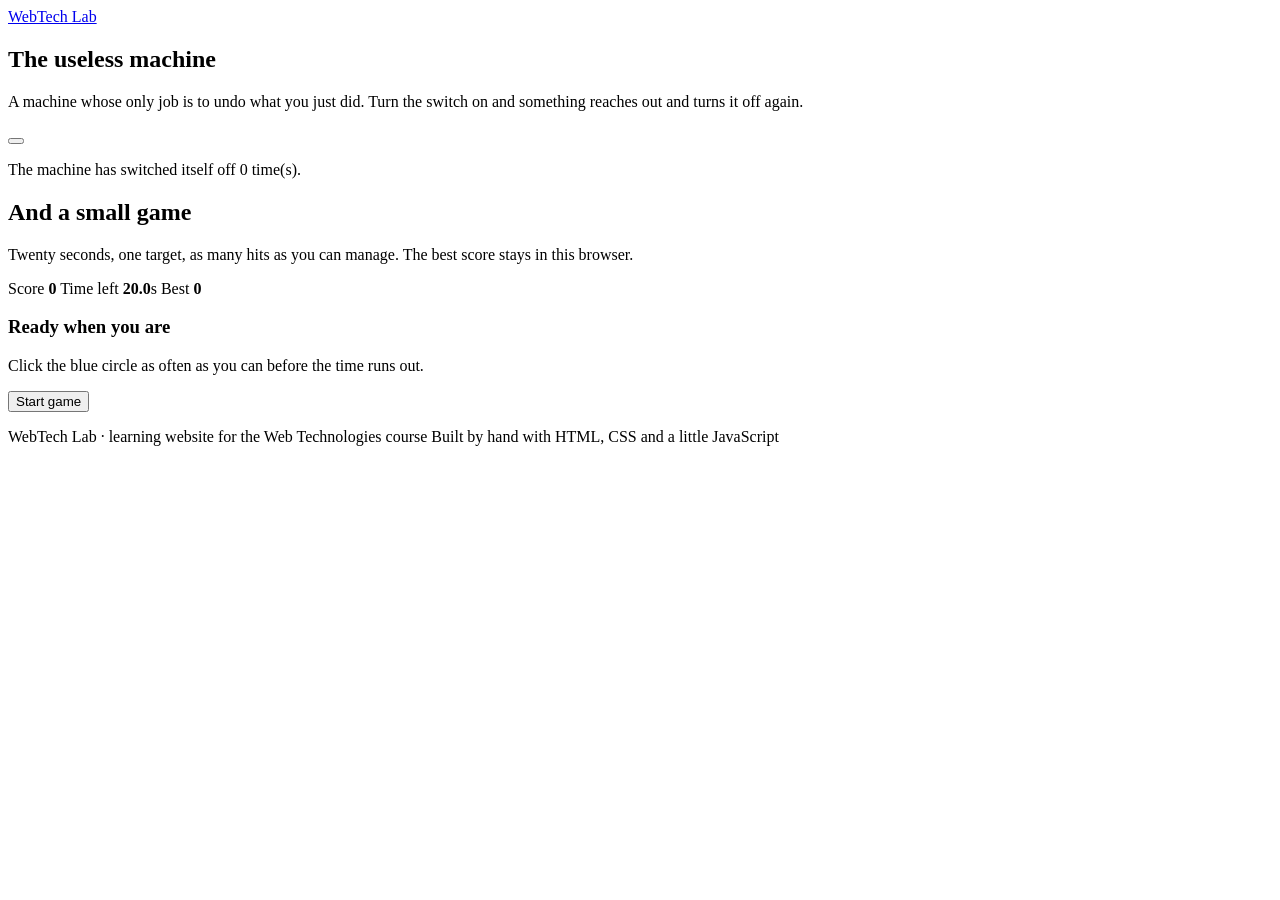
==== machine.html @ e4150c16 "feat: useless machine and target game, plus README machine.js drives a switch that turns itself off " ====
<!DOCTYPE html>
<html lang="en">
<head>
  <meta charset="UTF-8">
  <meta name="viewport" content="width=device-width, initial-scale=1.0">
  <title>Machine — WebTech Lab</title>
  <meta name="description" content="A useless machine that switches itself off, and a small game: hit the moving target as often as you can in twenty seconds.">
  <link rel="icon" type="image/svg+xml" href="favicon.svg">
  <link rel="icon" type="image/png" sizes="32x32" href="favicon-32.png">
  <link rel="apple-touch-icon" href="apple-touch-icon.png">
  <meta property="og:type" content="website">
  <meta property="og:site_name" content="WebTech Lab">
  <meta property="og:title" content="Machine — WebTech Lab">
  <meta property="og:description" content="A useless machine that switches itself off, and a small game.">
  <meta property="og:url" content="https://i-am-cie.github.io/my-site/machine.html">
  <meta property="og:image" content="https://i-am-cie.github.io/my-site/img/og-image.jpg">
  <meta property="og:image:width" content="1200">
  <meta property="og:image:height" content="630">
  <meta name="twitter:card" content="summary_large_image">
  <link rel="stylesheet" href="style.css">
</head>
<body>
  <header class="site-header">
    <div class="container header-inner">
      <a class="brand" href="index.html"><span class="brand-mark" aria-hidden="true"></span>WebTech Lab</a>
      <div id="site-nav"></div>
    </div>
  </header>

  <main>
    <section class="section">
      <div class="container">
        <div class="section-head">
          <h1 class="section-title">The useless machine</h1>
          <p class="lead">A machine whose only job is to undo what you just did. Turn the switch on and something reaches out and turns it off again.</p>
        </div>

        <div class="machine-panel">
          <div class="machine-stage">
            <button class="switch" type="button" role="switch" aria-checked="false" aria-label="The switch the machine keeps turning off" data-switch>
              <span class="switch-knob"></span>
            </button>
            <div class="arm" aria-hidden="true" data-arm></div>
          </div>
          <p class="machine-caption">The machine has switched itself off <span class="attempts" data-attempts>0</span> time(s).</p>
        </div>
      </div>
    </section>

    <section class="section">
      <div class="container">
        <div class="section-head">
          <h2 class="section-title">And a small game</h2>
          <p class="lead">Twenty seconds, one target, as many hits as you can manage. The best score stays in this browser.</p>
        </div>

        <div class="machine-panel">
          <div class="game-hud" aria-live="polite">
            <span>Score <strong data-score>0</strong></span>
            <span>Time left <strong data-time>20.0</strong>s</span>
            <span>Best <strong data-best>0</strong></span>
          </div>

          <div class="game-board" data-game>
            <button class="target" type="button" aria-label="Hit the target" data-target></button>
            <div class="game-message" data-message>
              <div>
                <h3 data-message-title>Ready when you are</h3>
                <p>Click the blue circle as often as you can before the time runs out.</p>
                <p><button class="btn" type="button" data-start>Start game</button></p>
              </div>
            </div>
          </div>
        </div>
      </div>
    </section>
  </main>

  <footer class="site-footer">
    <div class="container footer-inner">
      <span>WebTech Lab · learning website for the Web Technologies course</span>
      <span>Built by hand with HTML, CSS and a little JavaScript</span>
    </div>
  </footer>

  <script src="nav.js"></script>
  <script src="machine.js"></script>
</body>
</html>
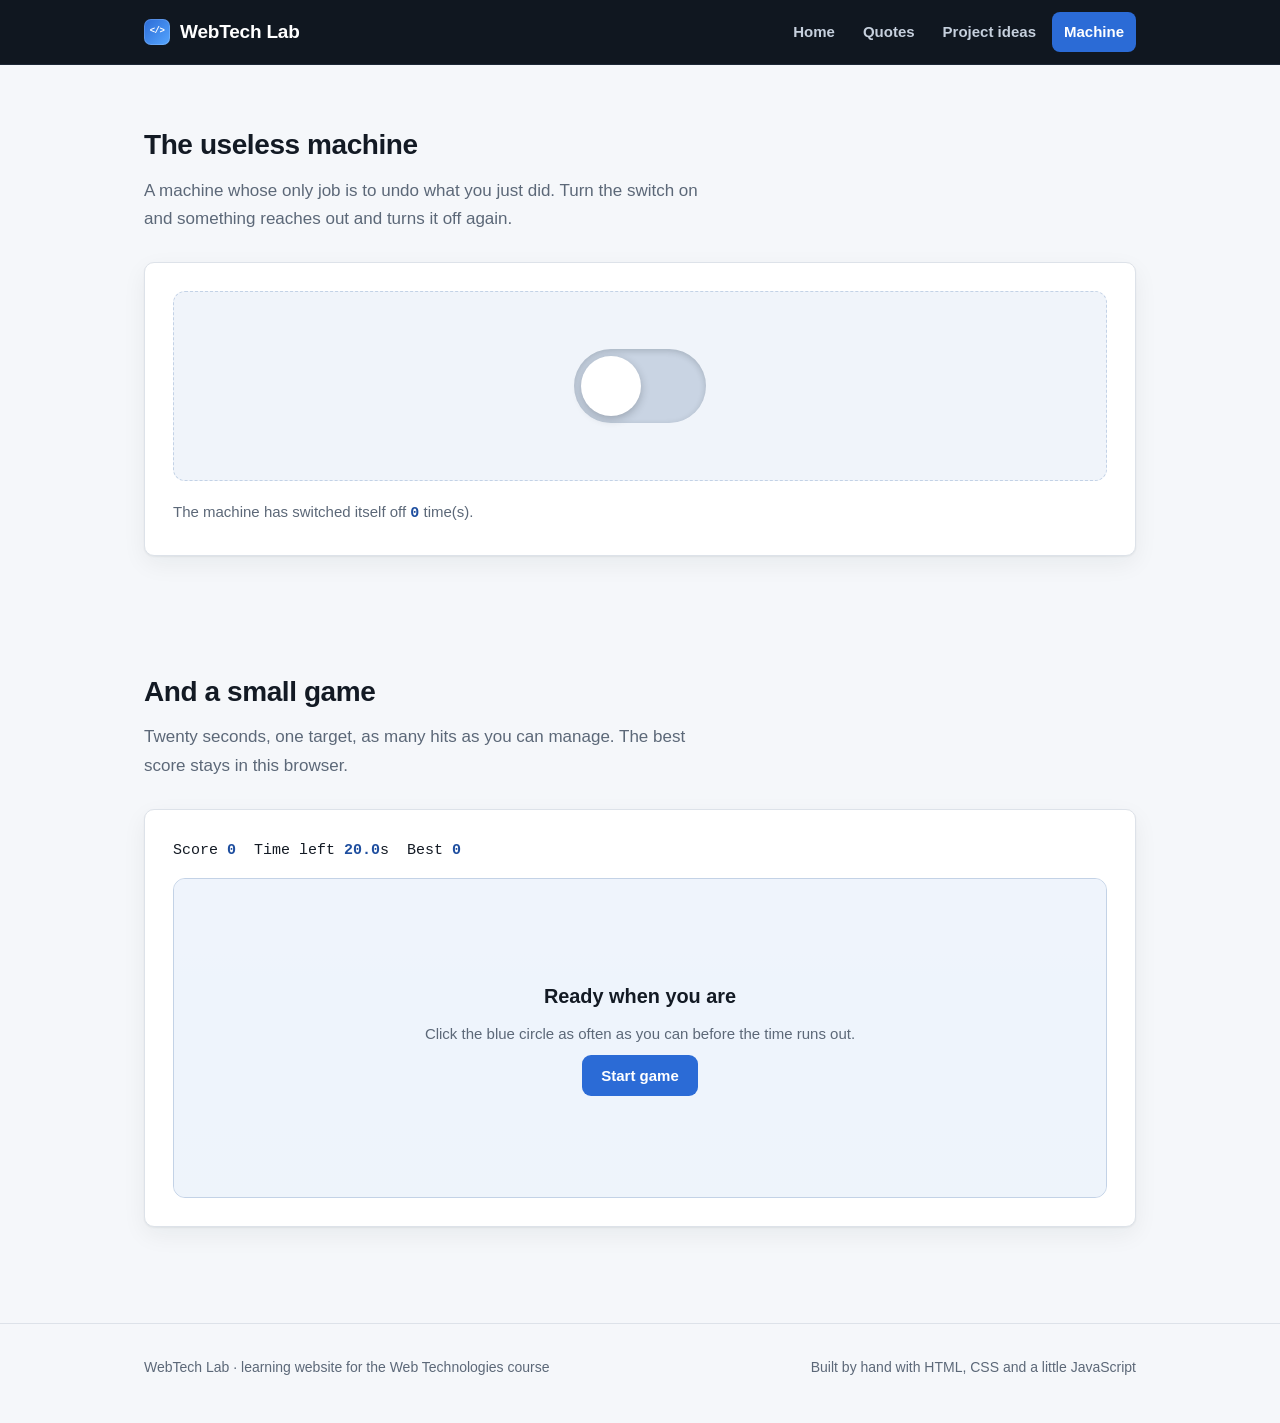
==== commit 39a48139: "fix(a11y): 对齐 OG 描述、修复 warm 徽章样式、移除内联样式，补零依赖静态校验脚本" ====
--- a/machine.html
+++ b/machine.html
@@ -11,7 +11,7 @@
   <meta property="og:type" content="website">
   <meta property="og:site_name" content="WebTech Lab">
   <meta property="og:title" content="Machine — WebTech Lab">
-  <meta property="og:description" content="A useless machine that switches itself off, and a small game.">
+  <meta property="og:description" content="A useless machine that switches itself off, and a small game: hit the moving target as often as you can in twenty seconds.">
   <meta property="og:url" content="https://i-am-cie.github.io/my-site/machine.html">
   <meta property="og:image" content="https://i-am-cie.github.io/my-site/img/og-image.jpg">
   <meta property="og:image:width" content="1200">
--- a/style.css
+++ b/style.css
@@ -0,0 +1,753 @@
+/* ==========================================================================
+   WebTech Lab — learning website for the Web Technologies course
+   One stylesheet, no framework. Sections:
+   1. tokens and reset   2. layout   3. header and injected navigation
+   4. hero   5. cards   6. quotes   7. project ideas   8. machine + game
+   9. footer  10. responsive
+   ========================================================================== */
+
+/* 1. tokens and reset ---------------------------------------------------- */
+:root {
+  --ink: #131a24;
+  --paper: #f5f7fa;
+  --card: #ffffff;
+  --line: #dde2e9;
+  --accent: #2b6bd6;
+  --accent-dark: #1e4e9f;
+  --accent-soft: #e8f0fe;
+  --muted: #5c6878;
+  --code: #0f1720;
+  --radius: 10px;
+  --shadow: 0 1px 2px rgba(19, 26, 36, 0.06), 0 8px 24px rgba(19, 26, 36, 0.06);
+  --max: 1040px;
+}
+
+*,
+*::before,
+*::after {
+  box-sizing: border-box;
+}
+
+html {
+  -webkit-text-size-adjust: 100%;
+}
+
+body {
+  margin: 0;
+  background: var(--paper);
+  color: var(--ink);
+  font-family: -apple-system, BlinkMacSystemFont, "Segoe UI", "PingFang SC",
+    "Microsoft YaHei", Roboto, sans-serif;
+  font-size: 17px;
+  line-height: 1.7;
+}
+
+h1,
+h2,
+h3,
+p,
+blockquote,
+figure,
+ul,
+ol {
+  margin: 0;
+}
+
+a {
+  color: var(--accent-dark);
+  text-decoration: none;
+}
+
+a:hover {
+  text-decoration: underline;
+}
+
+img {
+  display: block;
+  max-width: 100%;
+}
+
+code,
+kbd,
+pre {
+  font-family: Consolas, "SF Mono", Menlo, monospace;
+}
+
+.visually-hidden {
+  position: absolute;
+  width: 1px;
+  height: 1px;
+  padding: 0;
+  margin: -1px;
+  overflow: hidden;
+  clip: rect(0 0 0 0);
+  white-space: nowrap;
+  border: 0;
+}
+
+/* 2. layout ------------------------------------------------------------- */
+.container {
+  width: 100%;
+  max-width: var(--max);
+  margin: 0 auto;
+  padding: 0 24px;
+}
+
+.section {
+  padding: 56px 0;
+}
+
+.section-head {
+  margin-bottom: 28px;
+}
+
+.section-title {
+  font-size: 28px;
+  font-weight: 750;
+  letter-spacing: -0.015em;
+  margin-bottom: 8px;
+}
+
+.lead {
+  color: var(--muted);
+  max-width: 62ch;
+}
+
+/* 3. header and injected navigation ------------------------------------- */
+.site-header {
+  position: sticky;
+  top: 0;
+  z-index: 50;
+  background: #101720;
+  border-bottom: 1px solid #1e2836;
+}
+
+.header-inner {
+  display: flex;
+  align-items: center;
+  justify-content: space-between;
+  gap: 20px;
+  min-height: 64px;
+}
+
+.brand {
+  display: inline-flex;
+  align-items: center;
+  gap: 10px;
+  color: #fff;
+  font-weight: 750;
+  font-size: 19px;
+  letter-spacing: -0.01em;
+}
+
+.brand:hover {
+  text-decoration: none;
+  color: #fff;
+}
+
+.brand-mark {
+  width: 26px;
+  height: 26px;
+  border-radius: 7px;
+  background: linear-gradient(135deg, var(--accent) 0%, #56a6ff 100%);
+  box-shadow: 0 0 0 1px rgba(255, 255, 255, 0.16) inset;
+  position: relative;
+  flex: 0 0 auto;
+}
+
+.brand-mark::after {
+  content: "</>";
+  position: absolute;
+  inset: 0;
+  display: grid;
+  place-items: center;
+  font-family: Consolas, monospace;
+  font-size: 9px;
+  font-weight: 700;
+  color: #fff;
+  letter-spacing: -0.5px;
+}
+
+/* the navigation is an HTML fragment injected by nav.js */
+.site-nav ul {
+  display: flex;
+  flex-wrap: wrap;
+  gap: 4px;
+  list-style: none;
+  padding: 0;
+  margin: 0;
+}
+
+.site-nav a {
+  display: block;
+  padding: 7px 12px;
+  border-radius: 8px;
+  color: #c6d0dd;
+  font-size: 15px;
+  font-weight: 550;
+  transition: background 0.15s ease, color 0.15s ease;
+}
+
+.site-nav a:hover {
+  background: rgba(255, 255, 255, 0.08);
+  color: #fff;
+  text-decoration: none;
+}
+
+.site-nav a.is-current {
+  background: var(--accent);
+  color: #fff;
+}
+
+/* 4. hero --------------------------------------------------------------- */
+.hero {
+  position: relative;
+  background: var(--code);
+  color: #fff;
+  overflow: hidden;
+}
+
+.hero-media {
+  position: absolute;
+  inset: 0;
+}
+
+.hero-media img {
+  width: 100%;
+  height: 100%;
+  object-fit: cover;
+  opacity: 0.45;
+}
+
+.hero::after {
+  content: "";
+  position: absolute;
+  inset: 0;
+  background: linear-gradient(100deg, rgba(9, 14, 20, 0.94) 0%,
+    rgba(9, 14, 20, 0.72) 45%, rgba(9, 14, 20, 0.35) 100%);
+}
+
+.hero-body {
+  position: relative;
+  z-index: 2;
+  padding-top: 84px;
+  padding-bottom: 76px;
+}
+
+/* the text block keeps a readable measure but stays on the page grid */
+.hero-inner {
+  max-width: 620px;
+}
+
+.eyebrow {
+  font-family: Consolas, monospace;
+  font-size: 13px;
+  letter-spacing: 0.16em;
+  text-transform: uppercase;
+  color: #7fb4ff;
+  margin-bottom: 14px;
+}
+
+.hero h1 {
+  font-size: 46px;
+  line-height: 1.14;
+  letter-spacing: -0.025em;
+  font-weight: 800;
+  margin-bottom: 16px;
+}
+
+.hero p {
+  color: #cbd5e1;
+  font-size: 18px;
+  max-width: 54ch;
+}
+
+.hero-actions {
+  display: flex;
+  flex-wrap: wrap;
+  gap: 12px;
+  margin-top: 28px;
+}
+
+.btn {
+  display: inline-block;
+  padding: 11px 18px;
+  border-radius: 9px;
+  border: 1px solid transparent;
+  background: var(--accent);
+  color: #fff;
+  font-size: 15px;
+  font-weight: 650;
+  cursor: pointer;
+  transition: transform 0.12s ease, background 0.15s ease;
+}
+
+.btn:hover {
+  background: #3a7ae4;
+  text-decoration: none;
+  transform: translateY(-1px);
+}
+
+.btn-ghost {
+  background: transparent;
+  border-color: rgba(255, 255, 255, 0.35);
+  color: #e7eef7;
+}
+
+.btn-ghost:hover {
+  background: rgba(255, 255, 255, 0.1);
+}
+
+/* 5. cards -------------------------------------------------------------- */
+.card-grid {
+  display: grid;
+  grid-template-columns: repeat(auto-fit, minmax(260px, 1fr));
+  gap: 18px;
+}
+
+.card {
+  display: block;
+  background: var(--card);
+  border: 1px solid var(--line);
+  border-radius: var(--radius);
+  padding: 22px 22px 24px;
+  box-shadow: var(--shadow);
+  color: inherit;
+  transition: transform 0.15s ease, border-color 0.15s ease, box-shadow 0.15s ease;
+}
+
+.card:hover {
+  transform: translateY(-3px);
+  border-color: #b9c7dc;
+  text-decoration: none;
+  box-shadow: 0 2px 4px rgba(19, 26, 36, 0.06), 0 14px 34px rgba(19, 26, 36, 0.1);
+}
+
+.card h3 {
+  font-size: 18px;
+  margin-bottom: 8px;
+  letter-spacing: -0.01em;
+}
+
+.card p {
+  color: var(--muted);
+  font-size: 15px;
+}
+
+.card .card-index {
+  font-family: Consolas, monospace;
+  font-size: 13px;
+  color: var(--accent);
+  margin-bottom: 10px;
+}
+
+/* 6. quotes ------------------------------------------------------------- */
+.quote-hero {
+  background: linear-gradient(135deg, #16233a 0%, #1d3556 55%, #24466f 100%);
+  color: #fff;
+  padding: 64px 0;
+}
+
+.quote-hero blockquote {
+  font-size: 30px;
+  line-height: 1.4;
+  font-weight: 650;
+  letter-spacing: -0.015em;
+  max-width: 46ch;
+  margin-bottom: 18px;
+}
+
+.quote-hero .eyebrow {
+  color: #8fb6ea;
+}
+
+.quote-hero cite {
+  display: block;
+  font-style: normal;
+  color: #9fc0ea;
+  font-size: 15px;
+  letter-spacing: 0.02em;
+}
+
+.quote-hero .btn {
+  margin-top: 26px;
+  background: #fff;
+  color: #16233a;
+}
+
+.quote-hero .btn:hover {
+  background: #e7eef7;
+}
+
+.quote-grid {
+  display: grid;
+  grid-template-columns: repeat(auto-fit, minmax(280px, 1fr));
+  gap: 18px;
+  list-style: none;
+  padding: 0;
+  margin: 0;
+}
+
+.quote {
+  background: var(--card);
+  border: 1px solid var(--line);
+  border-left: 4px solid var(--accent);
+  border-radius: var(--radius);
+  padding: 20px 22px;
+  box-shadow: var(--shadow);
+}
+
+.quote p {
+  font-size: 16px;
+  margin-bottom: 10px;
+}
+
+.quote cite {
+  font-style: normal;
+  font-size: 13px;
+  color: var(--muted);
+  text-transform: uppercase;
+  letter-spacing: 0.06em;
+}
+
+/* 7. project ideas ------------------------------------------------------ */
+.idea-list {
+  list-style: none;
+  padding: 0;
+  margin: 0;
+  display: grid;
+  gap: 16px;
+}
+
+.idea {
+  background: var(--card);
+  border: 1px solid var(--line);
+  border-radius: var(--radius);
+  padding: 22px 24px;
+  box-shadow: var(--shadow);
+  display: grid;
+  gap: 6px;
+}
+
+.idea h3 {
+  font-size: 19px;
+  letter-spacing: -0.01em;
+}
+
+.idea p {
+  color: var(--muted);
+  font-size: 15px;
+}
+
+.idea-meta {
+  display: flex;
+  flex-wrap: wrap;
+  gap: 8px;
+  margin-top: 6px;
+}
+
+.badge {
+  display: inline-block;
+  font-size: 12px;
+  font-weight: 650;
+  letter-spacing: 0.03em;
+  padding: 3px 9px;
+  border-radius: 999px;
+  background: var(--accent-soft);
+  color: var(--accent-dark);
+  border: 1px solid #cadeff;
+}
+
+.badge-warm,
+.badge.warm {
+  background: #fff3e2;
+  color: #8a5200;
+  border-color: #ffdda8;
+}
+
+/* 8. machine + game ----------------------------------------------------- */
+.machine-panel {
+  background: var(--card);
+  border: 1px solid var(--line);
+  border-radius: var(--radius);
+  padding: 28px;
+  box-shadow: var(--shadow);
+}
+
+.machine-stage {
+  position: relative;
+  display: flex;
+  align-items: center;
+  justify-content: center;
+  gap: 24px;
+  min-height: 190px;
+  background: #f0f4fa;
+  border: 1px dashed #c3d2e6;
+  border-radius: 12px;
+  overflow: hidden;
+}
+
+.switch {
+  position: relative;
+  width: 132px;
+  height: 74px;
+  border: 0;
+  border-radius: 999px;
+  background: #c9d4e3;
+  cursor: pointer;
+  transition: background 0.25s ease;
+  box-shadow: inset 0 2px 6px rgba(19, 26, 36, 0.18);
+}
+
+.switch.is-on {
+  background: #2fa36b;
+}
+
+.switch:focus-visible {
+  outline: 3px solid var(--accent);
+  outline-offset: 3px;
+}
+
+.switch-knob {
+  position: absolute;
+  top: 7px;
+  left: 7px;
+  width: 60px;
+  height: 60px;
+  border-radius: 50%;
+  background: #fff;
+  box-shadow: 0 3px 8px rgba(19, 26, 36, 0.25);
+  transition: transform 0.25s cubic-bezier(0.34, 1.4, 0.64, 1);
+}
+
+.switch.is-on .switch-knob {
+  transform: translateX(58px);
+}
+
+.arm {
+  position: absolute;
+  top: 50%;
+  right: -180px;
+  transform: translateY(-50%);
+  width: 170px;
+  height: 22px;
+  border-radius: 11px;
+  background: linear-gradient(90deg, #8a5a2b, #b47a3e);
+  box-shadow: 0 4px 10px rgba(19, 26, 36, 0.2);
+  transition: right 0.32s cubic-bezier(0.3, 0.9, 0.4, 1);
+  display: flex;
+  align-items: center;
+  justify-content: flex-start;
+  padding-left: 12px;
+  color: #fff;
+  font-size: 11px;
+  font-family: Consolas, monospace;
+}
+
+.arm::before {
+  content: "HAND";
+  opacity: 0.75;
+  order: 2;
+  margin-left: auto;
+  margin-right: 12px;
+}
+
+.arm.is-out {
+  right: 8px;
+}
+
+.machine-caption {
+  margin-top: 18px;
+  color: var(--muted);
+  font-size: 15px;
+}
+
+.attempts {
+  font-family: Consolas, monospace;
+  color: var(--accent-dark);
+  font-weight: 650;
+}
+
+.game-hud {
+  display: flex;
+  flex-wrap: wrap;
+  align-items: center;
+  gap: 18px;
+  margin-bottom: 14px;
+  font-family: Consolas, monospace;
+  font-size: 15px;
+}
+
+.game-hud strong {
+  color: var(--accent-dark);
+}
+
+.game-board {
+  position: relative;
+  height: 320px;
+  border-radius: 12px;
+  background: linear-gradient(180deg, #eaf1fb 0%, #dde8f7 100%);
+  border: 1px solid #c3d2e6;
+  overflow: hidden;
+  touch-action: manipulation;
+}
+
+.target {
+  position: absolute;
+  width: 62px;
+  height: 62px;
+  border: 0;
+  border-radius: 50%;
+  background: radial-gradient(circle at 35% 30%, #6fb2ff, #2b6bd6 70%);
+  box-shadow: 0 6px 16px rgba(43, 107, 214, 0.4);
+  cursor: pointer;
+  transition: transform 0.1s ease;
+  animation: pop 0.18s ease;
+}
+
+.target:hover {
+  transform: scale(1.06);
+}
+
+.target:active {
+  transform: scale(0.94);
+}
+
+.target:focus-visible {
+  outline: 3px solid #fff;
+  outline-offset: 3px;
+}
+
+@keyframes pop {
+  from {
+    transform: scale(0.4);
+    opacity: 0.2;
+  }
+  to {
+    transform: scale(1);
+    opacity: 1;
+  }
+}
+
+.game-message {
+  position: absolute;
+  inset: 0;
+  display: grid;
+  place-items: center;
+  text-align: center;
+  padding: 24px;
+  background: rgba(240, 245, 252, 0.94);
+  color: var(--ink);
+}
+
+.game-message p {
+  color: var(--muted);
+  margin-top: 8px;
+  font-size: 15px;
+}
+
+.game-message[hidden] {
+  display: none;
+}
+
+/* 9. footer ------------------------------------------------------------- */
+.site-footer {
+  margin-top: 40px;
+  padding: 32px 0 44px;
+  border-top: 1px solid var(--line);
+  color: var(--muted);
+  font-size: 14px;
+}
+
+.footer-inner {
+  display: flex;
+  flex-wrap: wrap;
+  gap: 10px 24px;
+  justify-content: space-between;
+}
+
+/* 10. responsive -------------------------------------------------------- */
+@media (max-width: 780px) {
+  body {
+    font-size: 16px;
+  }
+
+  .section {
+    padding: 40px 0;
+  }
+
+  .hero-body {
+    padding-top: 48px;
+    padding-bottom: 44px;
+  }
+
+  .hero h1 {
+    font-size: 32px;
+  }
+
+  .hero p {
+    font-size: 16px;
+  }
+
+  .quote-hero {
+    padding: 44px 0;
+  }
+
+  .quote-hero blockquote {
+    font-size: 22px;
+  }
+
+  .section-title {
+    font-size: 23px;
+  }
+
+  .header-inner {
+    flex-direction: column;
+    align-items: flex-start;
+    gap: 8px;
+    padding-top: 12px;
+    padding-bottom: 12px;
+  }
+
+  .site-nav ul {
+    gap: 2px;
+    margin-left: -8px;
+  }
+
+  .site-nav a {
+    padding: 6px 9px;
+    font-size: 14px;
+  }
+
+  .game-board {
+    height: 280px;
+  }
+
+  .machine-stage {
+    min-height: 170px;
+  }
+
+  .switch {
+    width: 112px;
+    height: 64px;
+  }
+
+  .switch-knob {
+    width: 50px;
+    height: 50px;
+    top: 7px;
+  }
+
+  .switch.is-on .switch-knob {
+    transform: translateX(48px);
+  }
+}
+
+@media (prefers-reduced-motion: reduce) {
+  *,
+  *::before,
+  *::after {
+    animation-duration: 0.001ms !important;
+    transition-duration: 0.001ms !important;
+  }
+}
